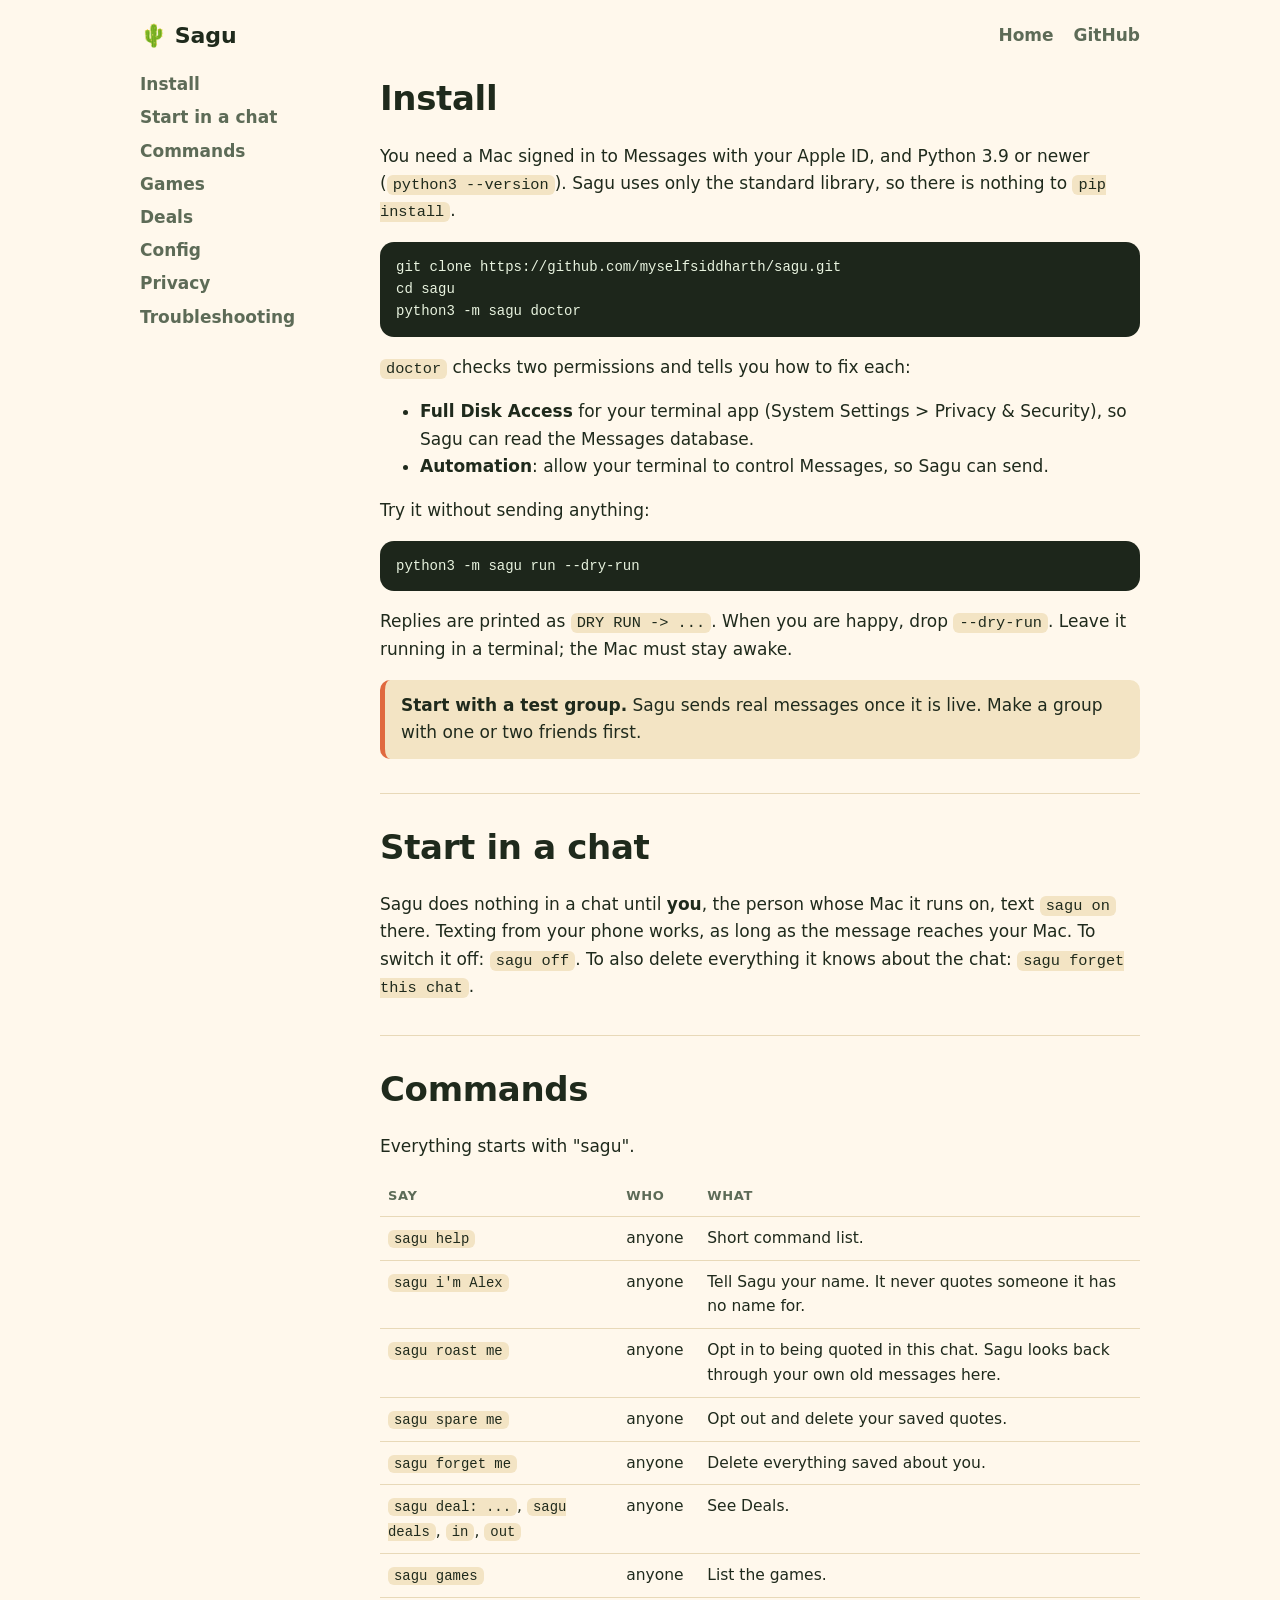
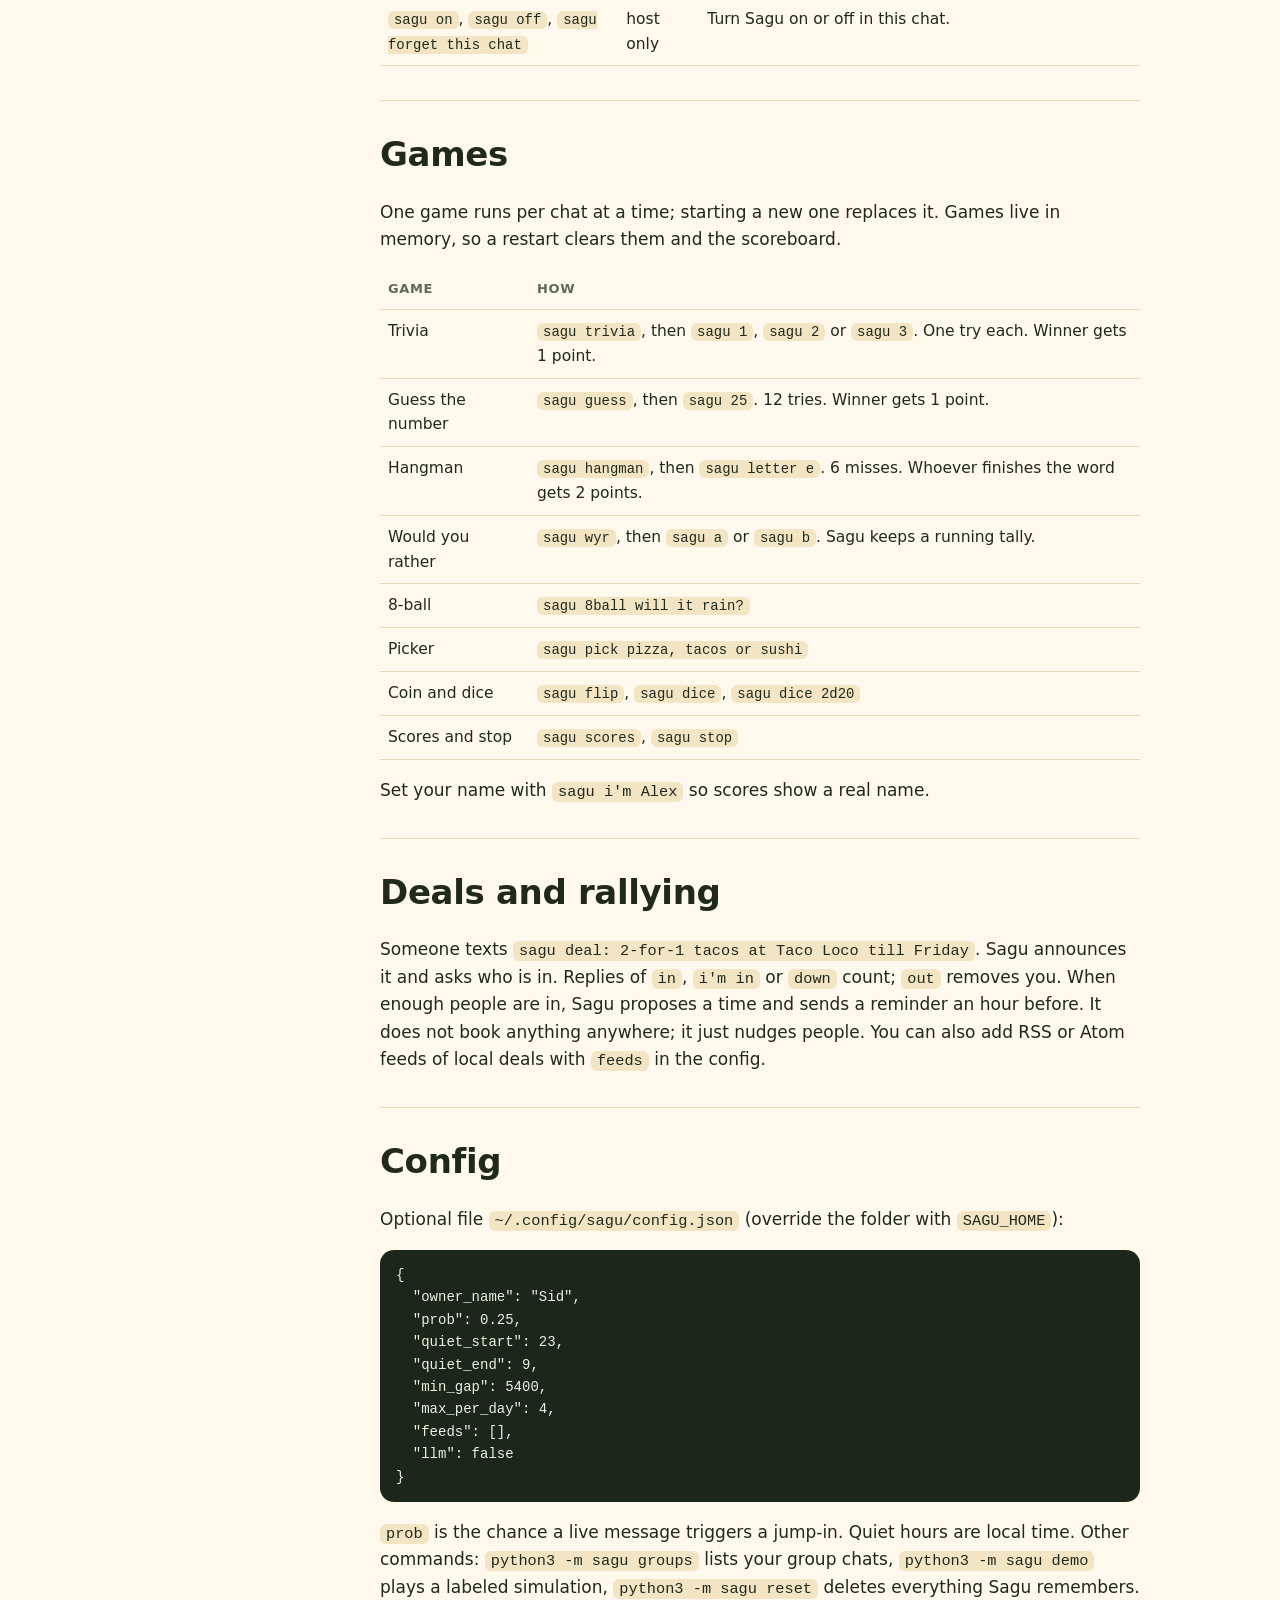
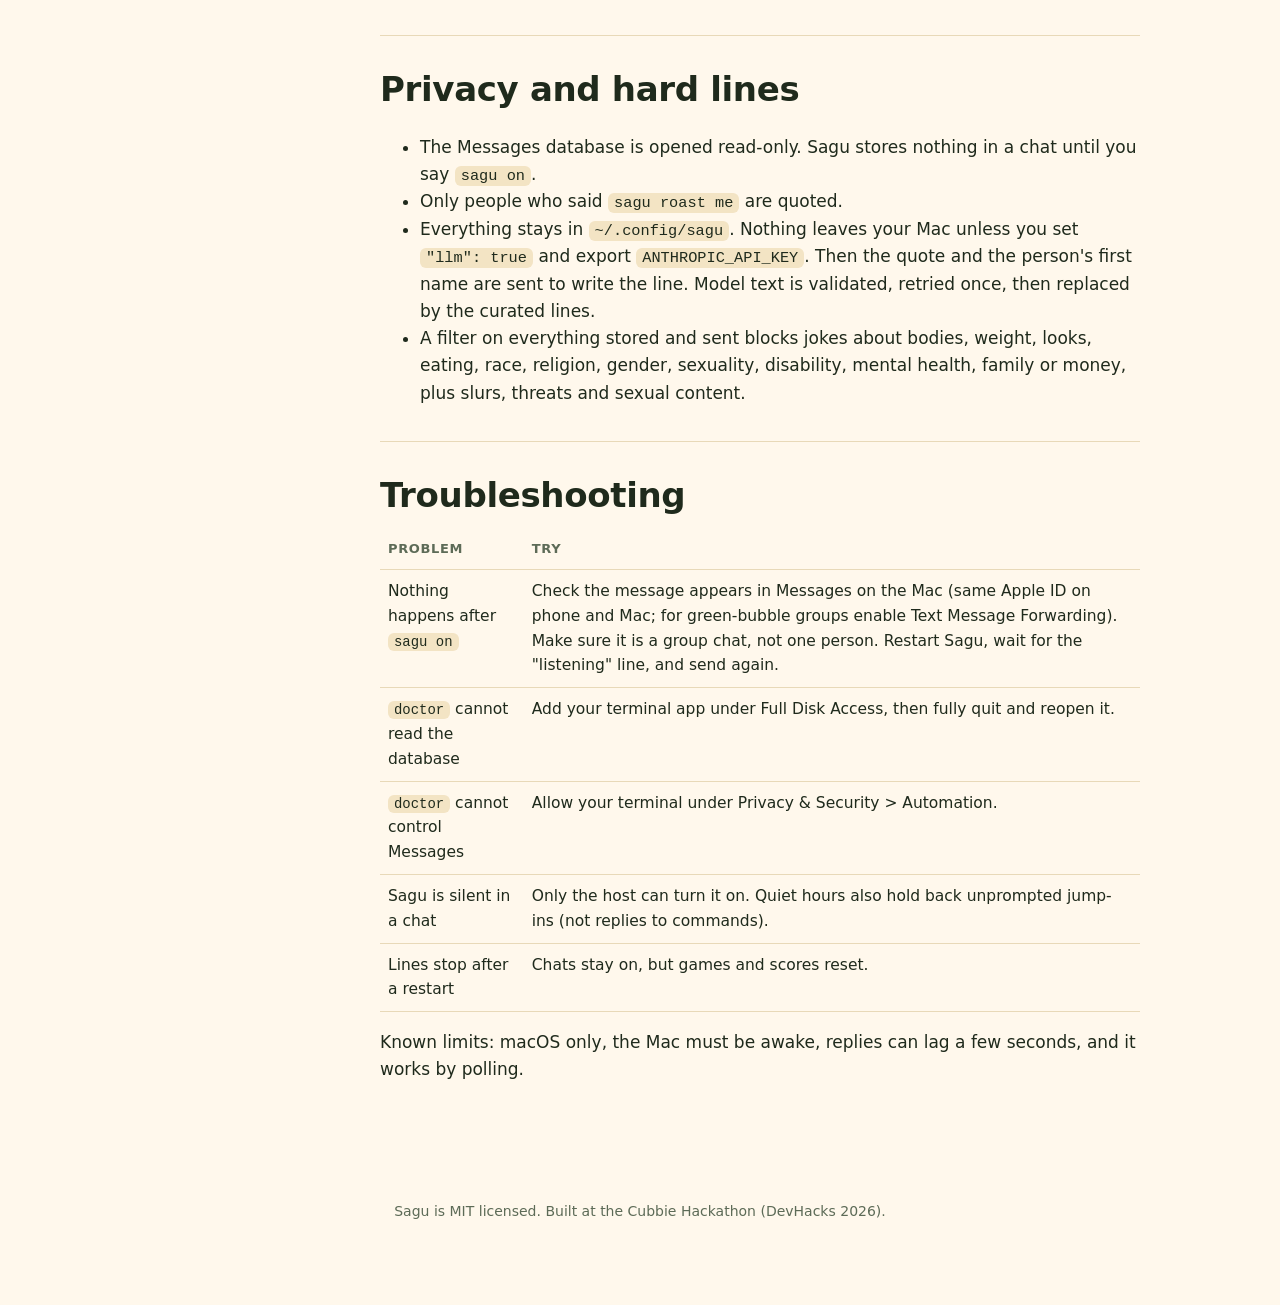
==== site/docs.html @ a04c4ed9 "Add games, website and docs, Pages workflow; untrack pycache Co-Authored-By: Claude Sonnet 5.5 <nore" ====
<!doctype html>
<html lang="en"><head><meta charset="utf-8"><meta name="viewport" content="width=device-width,initial-scale=1">
<title>Sagu docs</title><meta name="description" content="Install and use Sagu: setup, commands, games, deals, privacy and troubleshooting.">
<link rel="icon" href="favicon.svg"><link rel="stylesheet" href="style.css"></head>
<body><div class="wrap">
<nav><a class="logo" href="./">🌵 Sagu</a><div><a class="l" href="./">Home</a><a class="l" href="https://github.com/myselfsiddharth/sagu">GitHub</a></div></nav>
<div class="docs"><aside class="toc"><a href="#install">Install</a><a href="#start">Start in a chat</a><a href="#commands">Commands</a><a href="#games">Games</a><a href="#deals">Deals</a><a href="#config">Config</a><a href="#privacy">Privacy</a><a href="#trouble">Troubleshooting</a></aside>
<main>
<h2 id="install">Install</h2>
<p>You need a Mac signed in to Messages with your Apple ID, and Python 3.9 or newer (<code>python3 --version</code>). Sagu uses only the standard library, so there is nothing to <code>pip install</code>.</p>
<pre>git clone https://github.com/myselfsiddharth/sagu.git
cd sagu
python3 -m sagu doctor</pre>
<p><code>doctor</code> checks two permissions and tells you how to fix each:</p>
<ul><li><b>Full Disk Access</b> for your terminal app (System Settings > Privacy &amp; Security), so Sagu can read the Messages database.</li>
<li><b>Automation</b>: allow your terminal to control Messages, so Sagu can send.</li></ul>
<p>Try it without sending anything:</p>
<pre>python3 -m sagu run --dry-run</pre>
<p>Replies are printed as <code>DRY RUN -&gt; ...</code>. When you are happy, drop <code>--dry-run</code>. Leave it running in a terminal; the Mac must stay awake.</p>
<div class="warn"><b>Start with a test group.</b> Sagu sends real messages once it is live. Make a group with one or two friends first.</div>

<h2 id="start">Start in a chat</h2>
<p>Sagu does nothing in a chat until <b>you</b>, the person whose Mac it runs on, text <code>sagu on</code> there. Texting from your phone works, as long as the message reaches your Mac. To switch it off: <code>sagu off</code>. To also delete everything it knows about the chat: <code>sagu forget this chat</code>.</p>

<h2 id="commands">Commands</h2>
<p>Everything starts with "sagu".</p>
<table><tr><th>Say</th><th>Who</th><th>What</th></tr>
<tr><td><code>sagu help</code></td><td>anyone</td><td>Short command list.</td></tr>
<tr><td><code>sagu i'm Alex</code></td><td>anyone</td><td>Tell Sagu your name. It never quotes someone it has no name for.</td></tr>
<tr><td><code>sagu roast me</code></td><td>anyone</td><td>Opt in to being quoted in this chat. Sagu looks back through your own old messages here.</td></tr>
<tr><td><code>sagu spare me</code></td><td>anyone</td><td>Opt out and delete your saved quotes.</td></tr>
<tr><td><code>sagu forget me</code></td><td>anyone</td><td>Delete everything saved about you.</td></tr>
<tr><td><code>sagu deal: ...</code>, <code>sagu deals</code>, <code>in</code>, <code>out</code></td><td>anyone</td><td>See Deals.</td></tr>
<tr><td><code>sagu games</code></td><td>anyone</td><td>List the games.</td></tr>
<tr><td><code>sagu on</code>, <code>sagu off</code>, <code>sagu forget this chat</code></td><td>host only</td><td>Turn Sagu on or off in this chat.</td></tr></table>

<h2 id="games">Games</h2>
<p>One game runs per chat at a time; starting a new one replaces it. Games live in memory, so a restart clears them and the scoreboard.</p>
<table><tr><th>Game</th><th>How</th></tr>
<tr><td>Trivia</td><td><code>sagu trivia</code>, then <code>sagu 1</code>, <code>sagu 2</code> or <code>sagu 3</code>. One try each. Winner gets 1 point.</td></tr>
<tr><td>Guess the number</td><td><code>sagu guess</code>, then <code>sagu 25</code>. 12 tries. Winner gets 1 point.</td></tr>
<tr><td>Hangman</td><td><code>sagu hangman</code>, then <code>sagu letter e</code>. 6 misses. Whoever finishes the word gets 2 points.</td></tr>
<tr><td>Would you rather</td><td><code>sagu wyr</code>, then <code>sagu a</code> or <code>sagu b</code>. Sagu keeps a running tally.</td></tr>
<tr><td>8-ball</td><td><code>sagu 8ball will it rain?</code></td></tr>
<tr><td>Picker</td><td><code>sagu pick pizza, tacos or sushi</code></td></tr>
<tr><td>Coin and dice</td><td><code>sagu flip</code>, <code>sagu dice</code>, <code>sagu dice 2d20</code></td></tr>
<tr><td>Scores and stop</td><td><code>sagu scores</code>, <code>sagu stop</code></td></tr></table>
<p>Set your name with <code>sagu i'm Alex</code> so scores show a real name.</p>

<h2 id="deals">Deals and rallying</h2>
<p>Someone texts <code>sagu deal: 2-for-1 tacos at Taco Loco till Friday</code>. Sagu announces it and asks who is in. Replies of <code>in</code>, <code>i'm in</code> or <code>down</code> count; <code>out</code> removes you. When enough people are in, Sagu proposes a time and sends a reminder an hour before. It does not book anything anywhere; it just nudges people. You can also add RSS or Atom feeds of local deals with <code>feeds</code> in the config.</p>

<h2 id="config">Config</h2>
<p>Optional file <code>~/.config/sagu/config.json</code> (override the folder with <code>SAGU_HOME</code>):</p>
<pre>{
  "owner_name": "Sid",
  "prob": 0.25,
  "quiet_start": 23,
  "quiet_end": 9,
  "min_gap": 5400,
  "max_per_day": 4,
  "feeds": [],
  "llm": false
}</pre>
<p><code>prob</code> is the chance a live message triggers a jump-in. Quiet hours are local time. Other commands: <code>python3 -m sagu groups</code> lists your group chats, <code>python3 -m sagu demo</code> plays a labeled simulation, <code>python3 -m sagu reset</code> deletes everything Sagu remembers.</p>

<h2 id="privacy">Privacy and hard lines</h2>
<ul><li>The Messages database is opened read-only. Sagu stores nothing in a chat until you say <code>sagu on</code>.</li>
<li>Only people who said <code>sagu roast me</code> are quoted.</li>
<li>Everything stays in <code>~/.config/sagu</code>. Nothing leaves your Mac unless you set <code>"llm": true</code> and export <code>ANTHROPIC_API_KEY</code>. Then the quote and the person's first name are sent to write the line. Model text is validated, retried once, then replaced by the curated lines.</li>
<li>A filter on everything stored and sent blocks jokes about bodies, weight, looks, eating, race, religion, gender, sexuality, disability, mental health, family or money, plus slurs, threats and sexual content.</li></ul>

<h2 id="trouble">Troubleshooting</h2>
<table><tr><th>Problem</th><th>Try</th></tr>
<tr><td>Nothing happens after <code>sagu on</code></td><td>Check the message appears in Messages on the Mac (same Apple ID on phone and Mac; for green-bubble groups enable Text Message Forwarding). Make sure it is a group chat, not one person. Restart Sagu, wait for the "listening" line, and send again.</td></tr>
<tr><td><code>doctor</code> cannot read the database</td><td>Add your terminal app under Full Disk Access, then fully quit and reopen it.</td></tr>
<tr><td><code>doctor</code> cannot control Messages</td><td>Allow your terminal under Privacy &amp; Security > Automation.</td></tr>
<tr><td>Sagu is silent in a chat</td><td>Only the host can turn it on. Quiet hours also hold back unprompted jump-ins (not replies to commands).</td></tr>
<tr><td>Lines stop after a restart</td><td>Chats stay on, but games and scores reset.</td></tr></table>
<p>Known limits: macOS only, the Mac must be awake, replies can lag a few seconds, and it works by polling.</p>
</main></div>
<footer>Sagu is MIT licensed. Built at the Cubbie Hackathon (DevHacks 2026).</footer></div></body></html>
---- site/style.css ----
:root{--bg:#fff8ec;--ink:#1f2a1c;--muted:#5d6b57;--green:#2f7a4b;--green-d:#1f5535;--sand:#f3e4c4;--clay:#e0693f;--card:#ffffff;--line:#e8d9b8;--bubble:#e9e9ee;--blue:#2b86f6}
@media (prefers-color-scheme:dark){:root{--bg:#141a12;--ink:#f1ecdc;--muted:#a3b09b;--green:#5fc283;--green-d:#8fe0aa;--sand:#222b1e;--clay:#ff8a5c;--card:#1b231a;--line:#2e3a2a;--bubble:#2c2f2a}}
*{box-sizing:border-box}html{scroll-behavior:smooth}
body{margin:0;background:var(--bg);color:var(--ink);font:17px/1.6 ui-rounded,"Nunito","Avenir Next",system-ui,sans-serif}
a{color:var(--green)}code,pre{font-family:ui-monospace,SFMono-Regular,Menlo,monospace}
.wrap{max-width:1040px;margin:0 auto;padding:0 20px}
nav{display:flex;align-items:center;justify-content:space-between;padding:18px 0}
nav .logo{font-weight:800;font-size:22px;text-decoration:none;color:var(--ink)}nav a.l{margin-left:20px;text-decoration:none;color:var(--muted);font-weight:600}
nav a.l:hover{color:var(--green)}
.hero{display:grid;grid-template-columns:1.1fr .9fr;gap:40px;align-items:center;padding:36px 0 60px}
h1{font-size:clamp(38px,6vw,64px);line-height:1.05;margin:0 0 16px;letter-spacing:-.02em}h1 em{color:var(--green);font-style:normal}
.lead{font-size:20px;color:var(--muted);max-width:34em}
.btn{display:inline-block;background:var(--green);color:#fff;padding:13px 22px;border-radius:999px;font-weight:700;text-decoration:none;margin:10px 10px 0 0}
.btn.alt{background:transparent;color:var(--green);border:2px solid var(--green)}
.btn:hover{transform:translateY(-1px)}
.phone{background:var(--card);border:1px solid var(--line);border-radius:28px;padding:16px;box-shadow:0 18px 40px rgba(60,40,0,.12)}
.phone h4{margin:0 0 8px;text-align:center;font-size:13px;color:var(--muted);font-weight:700}
.chat{height:340px;overflow-y:auto;display:flex;flex-direction:column;gap:6px;padding:6px}
.msg{max-width:80%;padding:8px 13px;border-radius:18px;font-size:15px;line-height:1.35;white-space:pre-wrap}
.msg.them{background:var(--bubble);align-self:flex-start;border-bottom-left-radius:5px}
.msg.me{background:var(--blue);color:#fff;align-self:flex-end;border-bottom-right-radius:5px}
.msg b{display:block;font-size:11px;opacity:.7;margin-bottom:2px}
.send{display:flex;gap:8px;margin-top:10px}.send input{flex:1;border:1px solid var(--line);border-radius:999px;padding:10px 14px;font:inherit;background:var(--bg);color:var(--ink)}
.send button{border:0;background:var(--green);color:#fff;border-radius:999px;padding:0 18px;font-weight:700;cursor:pointer}
.chips{display:flex;flex-wrap:wrap;gap:6px;margin-top:8px}.chips button{border:1px solid var(--line);background:var(--sand);color:var(--ink);border-radius:999px;padding:4px 11px;font-size:13px;cursor:pointer}
.note{font-size:12px;color:var(--muted);text-align:center;margin-top:8px}
section{padding:46px 0}h2{font-size:34px;margin:0 0 8px;letter-spacing:-.01em}.sub{color:var(--muted);margin:0 0 26px}
.grid{display:grid;grid-template-columns:repeat(auto-fit,minmax(240px,1fr));gap:16px}
.card{background:var(--card);border:1px solid var(--line);border-radius:20px;padding:22px}
.card h3{margin:0 0 6px;font-size:19px}.card p{margin:0;color:var(--muted);font-size:15.5px}.emoji{font-size:30px}
.band{background:var(--sand);border-radius:28px;padding:34px;margin:10px 0}
.steps{counter-reset:s;display:grid;gap:14px;padding:0;list-style:none}
.steps li{counter-increment:s;background:var(--card);border:1px solid var(--line);border-radius:16px;padding:16px 18px 16px 62px;position:relative}
.steps li:before{content:counter(s);position:absolute;left:16px;top:14px;width:32px;height:32px;border-radius:50%;background:var(--green);color:#fff;font-weight:800;display:grid;place-items:center}
pre{background:#1d261b;color:#e8f3df;border-radius:14px;padding:14px 16px;overflow:auto;font-size:14px}
:not(pre)>code{background:var(--sand);padding:1px 6px;border-radius:6px;font-size:.9em}
table{border-collapse:collapse;width:100%;font-size:15.5px}td,th{border-bottom:1px solid var(--line);padding:9px 8px;text-align:left;vertical-align:top}th{color:var(--muted);font-size:13px;text-transform:uppercase;letter-spacing:.05em}
footer{padding:40px 0 60px;color:var(--muted);font-size:14px;text-align:center}
.docs{display:grid;grid-template-columns:200px 1fr;gap:40px;padding-bottom:60px}.toc{position:sticky;top:16px;align-self:start;display:grid;gap:6px}.toc a{text-decoration:none;color:var(--muted);font-weight:600}.toc a:hover{color:var(--green)}
.docs h2{margin-top:34px;border-top:1px solid var(--line);padding-top:26px}.docs h2:first-child{border:0;margin-top:0;padding:0}
.warn{background:var(--sand);border-left:5px solid var(--clay);border-radius:10px;padding:12px 16px;margin:16px 0}
@media(max-width:760px){.hero{grid-template-columns:1fr}.docs{grid-template-columns:1fr}.toc{position:static;grid-auto-flow:column;overflow:auto}}
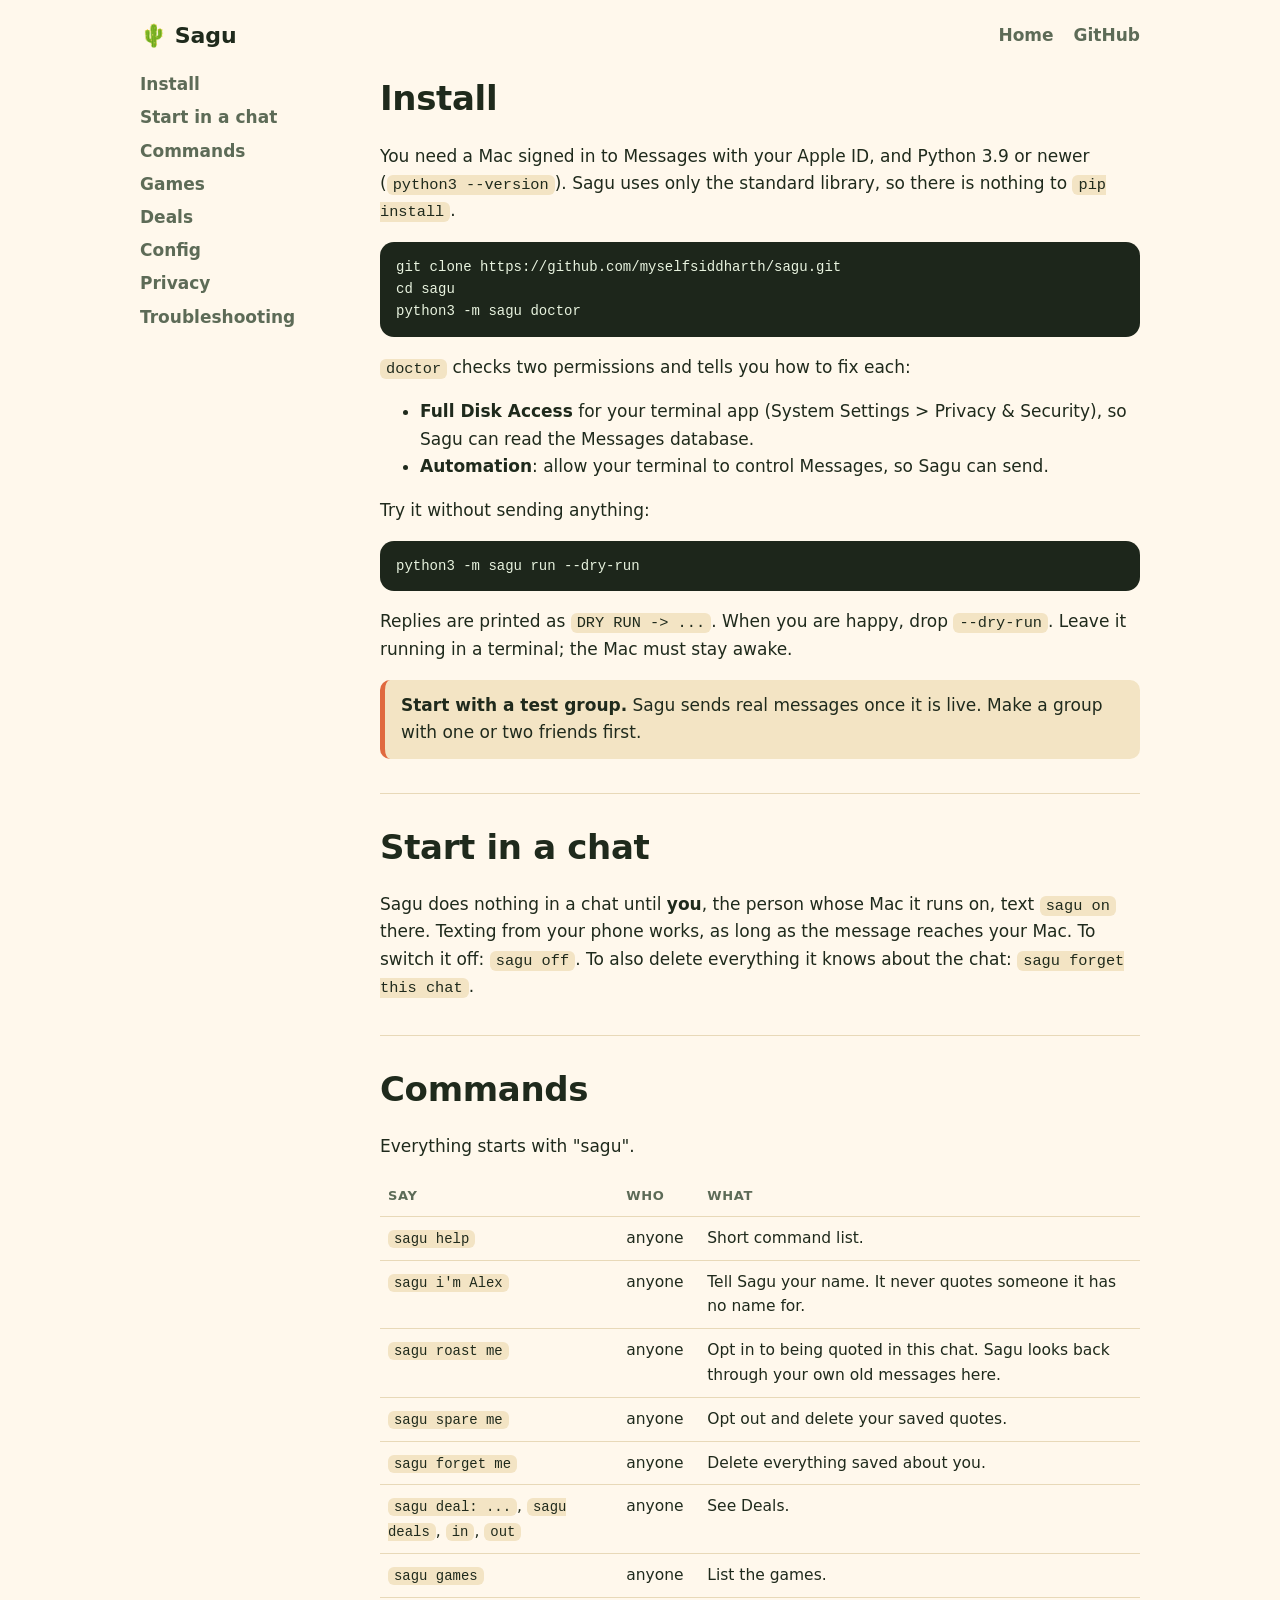
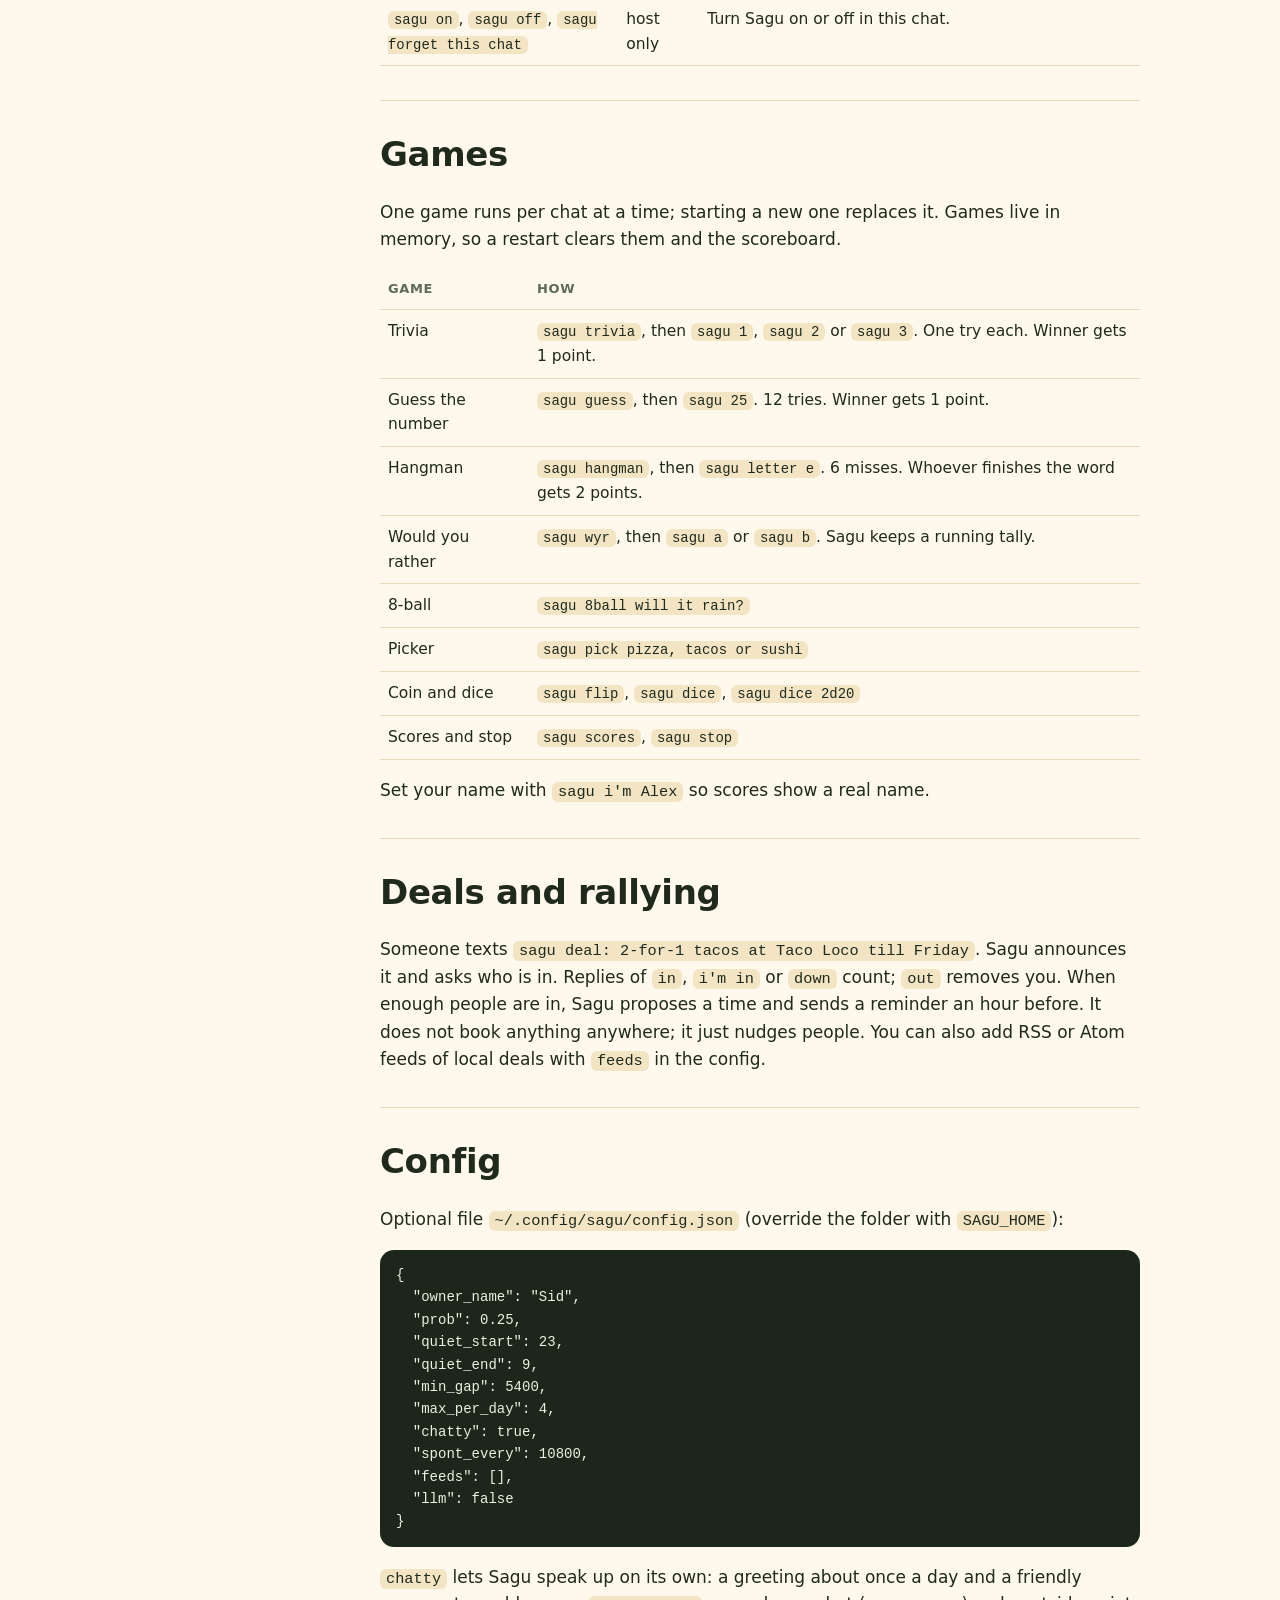
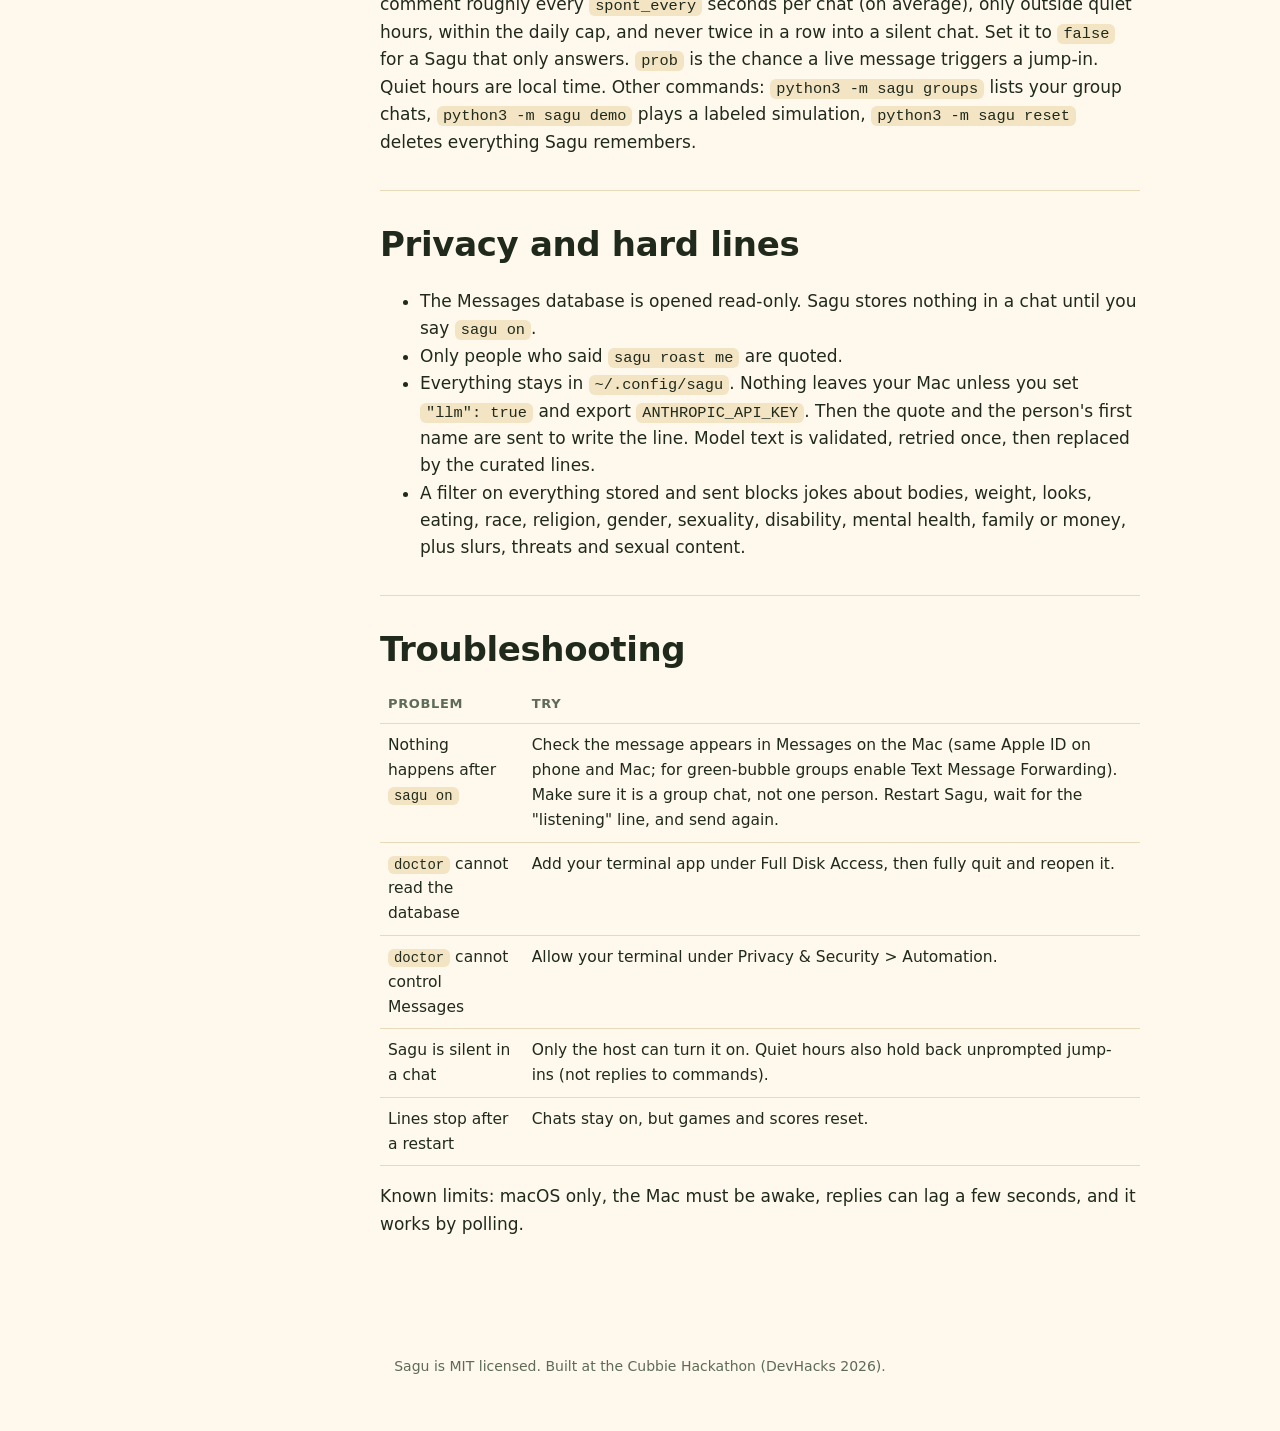
==== commit 6419a2e4: "Sagu speaks up on its own: daily greetings and random friendly comments Co-Authored-By: Claude Sonne" ====
--- a/site/docs.html
+++ b/site/docs.html
@@ -59,10 +59,12 @@
   "quiet_end": 9,
   "min_gap": 5400,
   "max_per_day": 4,
+  "chatty": true,
+  "spont_every": 10800,
   "feeds": [],
   "llm": false
 }</pre>
-<p><code>prob</code> is the chance a live message triggers a jump-in. Quiet hours are local time. Other commands: <code>python3 -m sagu groups</code> lists your group chats, <code>python3 -m sagu demo</code> plays a labeled simulation, <code>python3 -m sagu reset</code> deletes everything Sagu remembers.</p>
+<p><code>chatty</code> lets Sagu speak up on its own: a greeting about once a day and a friendly comment roughly every <code>spont_every</code> seconds per chat (on average), only outside quiet hours, within the daily cap, and never twice in a row into a silent chat. Set it to <code>false</code> for a Sagu that only answers. <code>prob</code> is the chance a live message triggers a jump-in. Quiet hours are local time. Other commands: <code>python3 -m sagu groups</code> lists your group chats, <code>python3 -m sagu demo</code> plays a labeled simulation, <code>python3 -m sagu reset</code> deletes everything Sagu remembers.</p>
 
 <h2 id="privacy">Privacy and hard lines</h2>
 <ul><li>The Messages database is opened read-only. Sagu stores nothing in a chat until you say <code>sagu on</code>.</li>
